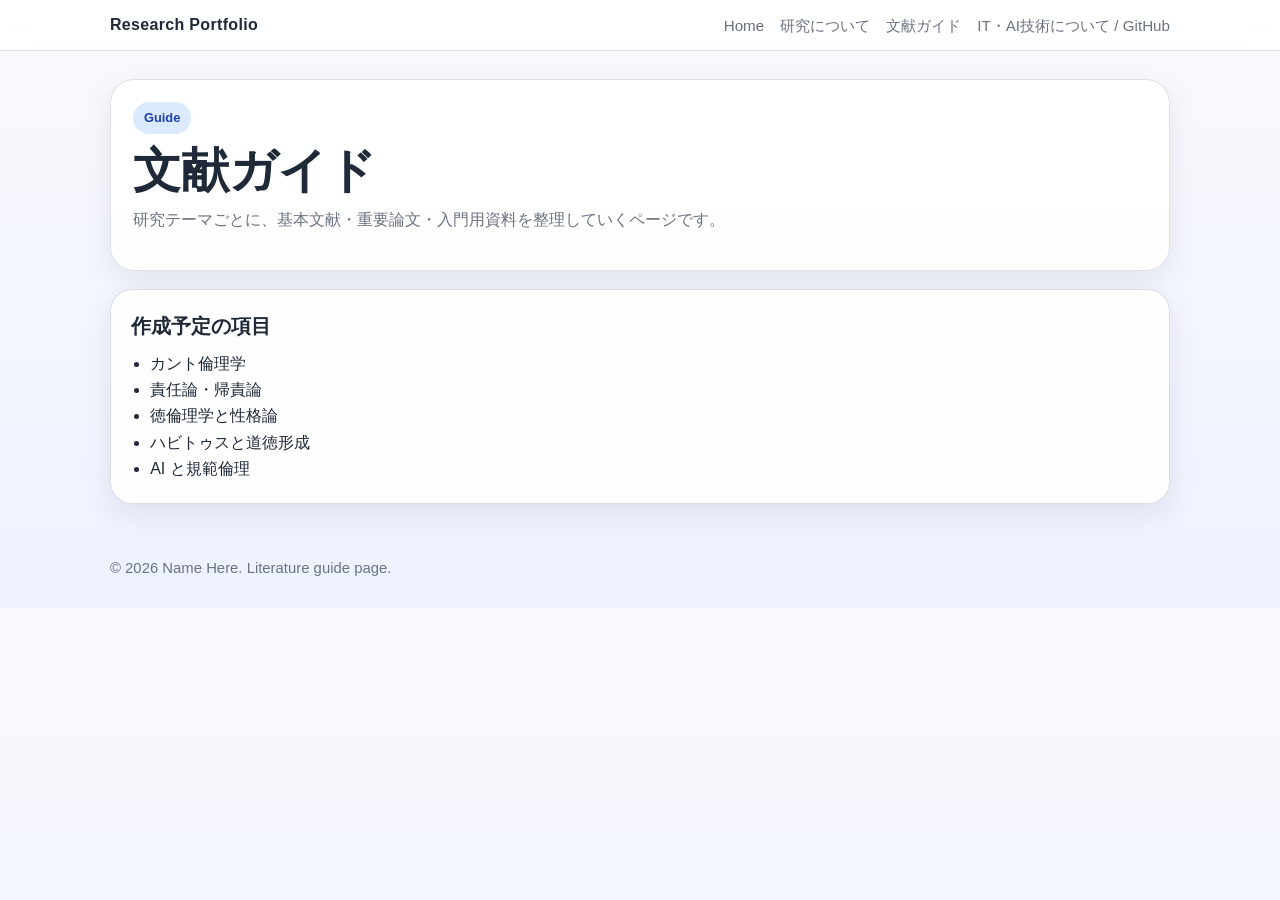
==== guide.html @ f8598f72 "Update guide.html" ====
<!DOCTYPE html>
<html lang="ja">
<head>
  <meta charset="UTF-8" />
  <meta name="viewport" content="width=device-width, initial-scale=1.0" />
  <title>文献ガイド | Research Portfolio</title>
  <meta name="description" content="研究分野ごとの文献ガイドをまとめたページです。" />
  <link rel="stylesheet" href="styles.css" />
</head>
<body>
  <header>
    <div class="nav">
      <a class="brand" href="index.html">Research Portfolio</a>
      <nav class="nav-links">
        <a href="index.html">Home</a>
        <a href="research.html">研究について</a>
        <a href="guide.html">文献ガイド</a>
        <a href="it.html">IT・AI技術について / GitHub</a>
      </nav>
    </div>
  </header>

  <main>
    <section class="page-hero page-hero-main compact-hero">
      <span class="eyebrow">Guide</span>
      <h1>文献ガイド</h1>
      <p class="lead">
        研究テーマごとに、基本文献・重要論文・入門用資料を整理していくページです。
      </p>
    </section>

    <section class="grid">
      <article class="card">
        <h2 class="section-title">作成予定の項目</h2>
        <ul class="list">
          <li>カント倫理学</li>
          <li>責任論・帰責論</li>
          <li>徳倫理学と性格論</li>
          <li>ハビトゥスと道徳形成</li>
          <li>AI と規範倫理</li>
        </ul>
      </article>
    </section>
  </main>

  <footer>
    © 2026 Name Here. Literature guide page.
  </footer>
</body>
</html>
---- styles.css ----
:root {
  --bg: #f7f8fb;
  --surface: #ffffff;
  --text: #1f2937;
  --muted: #6b7280;
  --line: #d1d5db;
  --accent: #1d4ed8;
  --accent-soft: #dbeafe;
  --shadow: 0 10px 30px rgba(15, 23, 42, 0.08);
}

* {
  box-sizing: border-box;
}

html {
  scroll-behavior: smooth;
}

body {
  margin: 0;
  font-family: -apple-system, BlinkMacSystemFont, "Segoe UI", Roboto, "Hiragino Sans", "Noto Sans JP", sans-serif;
  color: var(--text);
  background: linear-gradient(180deg, #f8fafc 0%, #eef2ff 100%);
  line-height: 1.65;
}

a {
  color: var(--accent);
  text-decoration: none;
}

a:hover {
  text-decoration: underline;
}

header {
  position: sticky;
  top: 0;
  backdrop-filter: blur(10px);
  background: rgba(255, 255, 255, 0.85);
  border-bottom: 1px solid rgba(209, 213, 219, 0.8);
  z-index: 10;
}

.nav {
  max-width: 1100px;
  margin: 0 auto;
  padding: 12px 20px;
  display: flex;
  justify-content: space-between;
  align-items: center;
  gap: 16px;
}

.brand {
  font-weight: 700;
  letter-spacing: 0.02em;
  color: var(--text);
}

.nav-links {
  display: flex;
  gap: 16px;
  flex-wrap: wrap;
}

.nav-links a {
  color: var(--muted);
  font-size: 0.95rem;
}

main {
  max-width: 1100px;
  margin: 0 auto;
  padding: 28px 20px 52px;
}

.hero {
  display: grid;
  grid-template-columns: 220px minmax(0, 1fr);
  gap: 28px;
  align-items: center;
  margin-bottom: 24px;
}

.hero-home {
  min-height: auto;
  padding: 8px 0 4px;
}

.photo-card {
  width: 100%;
  aspect-ratio: 1 / 1;
  border-radius: 28px;
  background: linear-gradient(135deg, #bfdbfe 0%, #c4b5fd 55%, #fbcfe8 100%);
  box-shadow: var(--shadow);
  border: 1px solid rgba(255, 255, 255, 0.6);
  overflow: hidden;
}

.profile-img {
  width: 100%;
  height: 100%;
  object-fit: cover;
  display: block;
}

.photo-placeholder {
  width: 76%;
  height: 76%;
  border-radius: 24px;
  border: 2px dashed rgba(255, 255, 255, 0.9);
  display: grid;
  place-items: center;
  color: white;
  text-align: center;
  padding: 18px;
  font-weight: 600;
}

.eyebrow {
  display: inline-block;
  padding: 5px 11px;
  background: var(--accent-soft);
  border-radius: 999px;
  color: #1e40af;
  font-size: 0.8rem;
  font-weight: 700;
  margin-bottom: 10px;
}

.eyebrow.subdued {
  background: #eef2ff;
  color: #475569;
}

h1 {
  font-size: clamp(2rem, 4vw, 3rem);
  line-height: 1.12;
  margin: 0 0 10px;
}

.lead {
  font-size: 1rem;
  color: var(--muted);
  margin: 0 0 14px;
  max-width: 720px;
}

.meta {
  display: flex;
  flex-wrap: wrap;
  gap: 10px;
  margin: 14px 0 0;
}

.meta-item {
  background: rgba(255, 255, 255, 0.8);
  border: 1px solid var(--line);
  border-radius: 14px;
  padding: 8px 12px;
  box-shadow: var(--shadow);
  font-size: 0.93rem;
}

.grid {
  display: grid;
  grid-template-columns: repeat(12, 1fr);
  gap: 16px;
}

.card {
  grid-column: span 12;
  background: rgba(255, 255, 255, 0.9);
  border: 1px solid rgba(209, 213, 219, 0.8);
  border-radius: 22px;
  padding: 20px;
  box-shadow: var(--shadow);
}

.card h2,
.card h3 {
  margin-top: 0;
}

.two-col {
  grid-column: span 6;
}

.three-col {
  grid-column: span 4;
}

.section-title {
  font-size: 1.25rem;
  margin-bottom: 8px;
}

.section-kicker {
  display: inline-block;
  margin-bottom: 8px;
  font-size: 0.76rem;
  font-weight: 700;
  color: #64748b;
  text-transform: uppercase;
  letter-spacing: 0.08em;
}

.list {
  margin: 0;
  padding-left: 1.2rem;
}

.timeline {
  display: grid;
  gap: 12px;
}

.timeline-item {
  padding-left: 14px;
  border-left: 3px solid #bfdbfe;
}

.compact-timeline {
  gap: 10px;
}

.cta-row {
  display: flex;
  gap: 10px;
  flex-wrap: wrap;
  margin-top: 14px;
}

.cta-row.compact {
  margin-top: 12px;
}

.button {
  display: inline-block;
  padding: 10px 14px;
  border-radius: 12px;
  background: var(--accent);
  color: white;
  font-weight: 600;
  border: 1px solid transparent;
}

.button.secondary {
  background: white;
  color: var(--accent);
  border: 1px solid var(--line);
}

.button:hover {
  text-decoration: none;
  opacity: 0.95;
}

footer {
  max-width: 1100px;
  margin: 0 auto;
  padding: 0 20px 28px;
  color: var(--muted);
  font-size: 0.93rem;
}

.tag-row {
  display: flex;
  flex-wrap: wrap;
  gap: 8px;
}

.tag {
  display: inline-block;
  background: #eff6ff;
  color: #1e40af;
  border-radius: 999px;
  padding: 5px 9px;
  font-size: 0.83rem;
}

.muted-tag {
  background: #f1f5f9;
  color: #475569;
}

.note {
  font-size: 0.9rem;
  color: var(--muted);
  margin: 0;
}

.project {
  padding: 14px 0;
  border-top: 1px solid #e5e7eb;
}

.project:first-child {
  border-top: none;
  padding-top: 0;
}

.page-hero {
  margin-bottom: 18px;
  padding: 22px;
  border-radius: 24px;
  border: 1px solid rgba(209, 213, 219, 0.7);
  box-shadow: var(--shadow);
}

.page-hero-main {
  background: rgba(255, 255, 255, 0.88);
}

.page-hero-sub {
  background: rgba(248, 250, 252, 0.92);
  border-style: dashed;
}

.feature-card {
  position: relative;
  overflow: hidden;
}

.feature-main {
  background: linear-gradient(
    180deg,
    rgba(255, 255, 255, 0.96) 0%,
    rgba(239, 246, 255, 0.92) 100%
  );
}

.feature-sub {
  background: linear-gradient(
    180deg,
    rgba(255, 255, 255, 0.94) 0%,
    rgba(248, 250, 252, 0.96) 100%
  );
}

.sub-grid .sub-card {
  background: rgba(255, 255, 255, 0.82);
}

.subtle-card {
  border-style: dashed;
}

.intro-wide {
  margin-bottom: 18px;
}

.intro-wide p {
  max-width: 920px;
  margin: 0 0 10px;
}

.intro-wide p:last-child {
  margin-bottom: 0;
}

.page-guide-heading {
  margin: 2px 0 12px;
  padding: 0 2px;
}

.page-guide-heading .section-title {
  margin-bottom: 6px;
}

.home-guide-grid {
  margin-bottom: 18px;
}

.home-guide-grid .card h3 {
  margin-bottom: 8px;
}

.home-guide-grid .card p {
  margin-bottom: 0;
}

.spacious-section {
  margin-bottom: 18px;
}

@media (max-width: 840px) {
  .hero {
    grid-template-columns: 1fr;
    gap: 20px;
  }

  .photo-card {
    max-width: 240px;
  }

  .two-col,
  .three-col {
    grid-column: span 12;
  }

  .nav {
    align-items: flex-start;
    flex-direction: column;
  }

  .page-hero {
    padding: 18px;
  }

  .hero-home {
    min-height: auto;
  }

  .intro-wide p {
    max-width: 100%;
  }

  main {
    padding: 24px 16px 42px;
  }
}
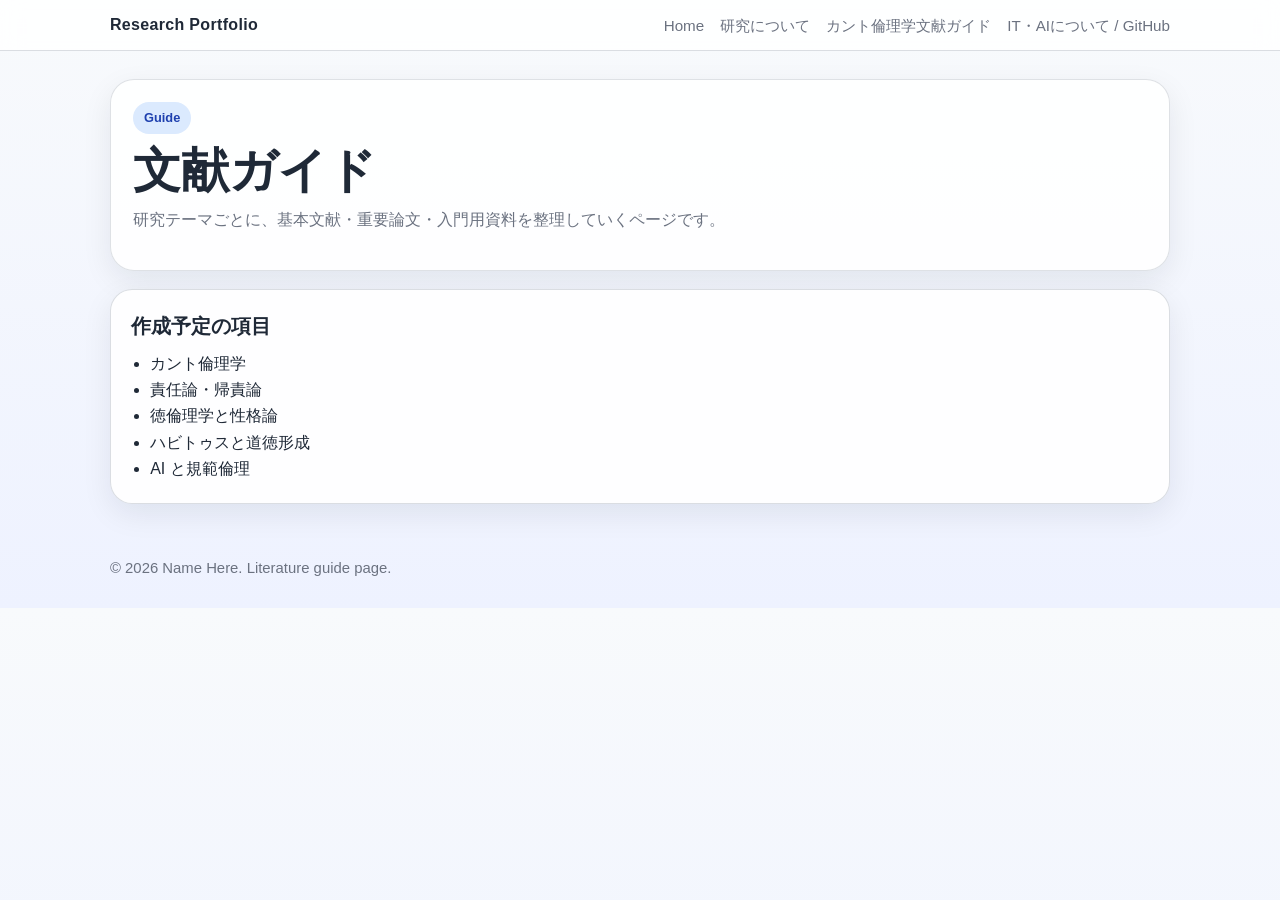
==== commit 147be505: "Update guide.html" ====
--- a/guide.html
+++ b/guide.html
@@ -14,8 +14,8 @@
       <nav class="nav-links">
         <a href="index.html">Home</a>
         <a href="research.html">研究について</a>
-        <a href="guide.html">文献ガイド</a>
-        <a href="it.html">IT・AI技術について / GitHub</a>
+        <a href="guide.html">カント倫理学文献ガイド</a>
+        <a href="it.html">IT・AIについて / GitHub</a>
       </nav>
     </div>
   </header>
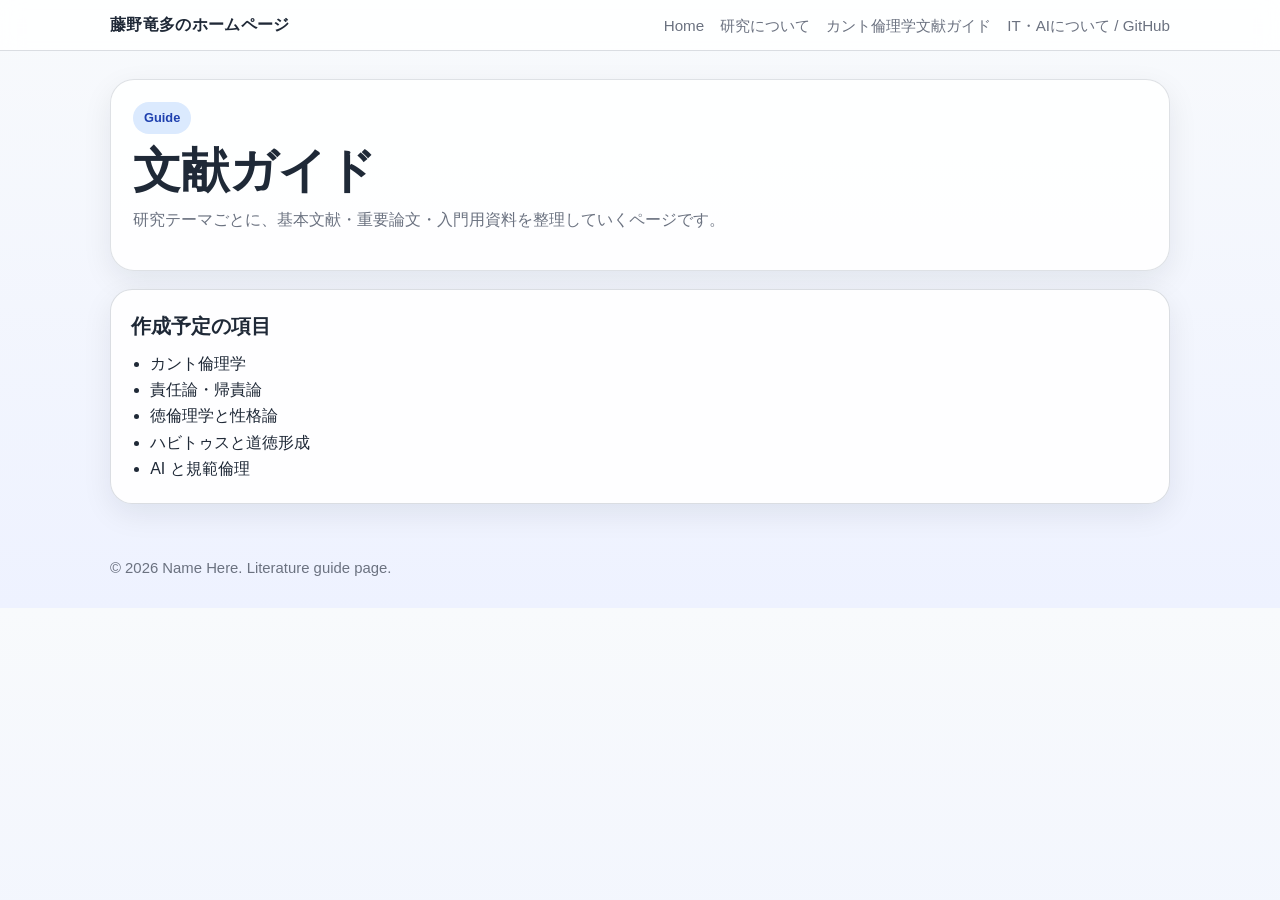
==== commit 883b85c8: "Update guide.html" ====
--- a/guide.html
+++ b/guide.html
@@ -10,7 +10,7 @@
 <body>
   <header>
     <div class="nav">
-      <a class="brand" href="index.html">Research Portfolio</a>
+      <a class="brand" href="index.html">藤野竜多のホームページ</a>
       <nav class="nav-links">
         <a href="index.html">Home</a>
         <a href="research.html">研究について</a>
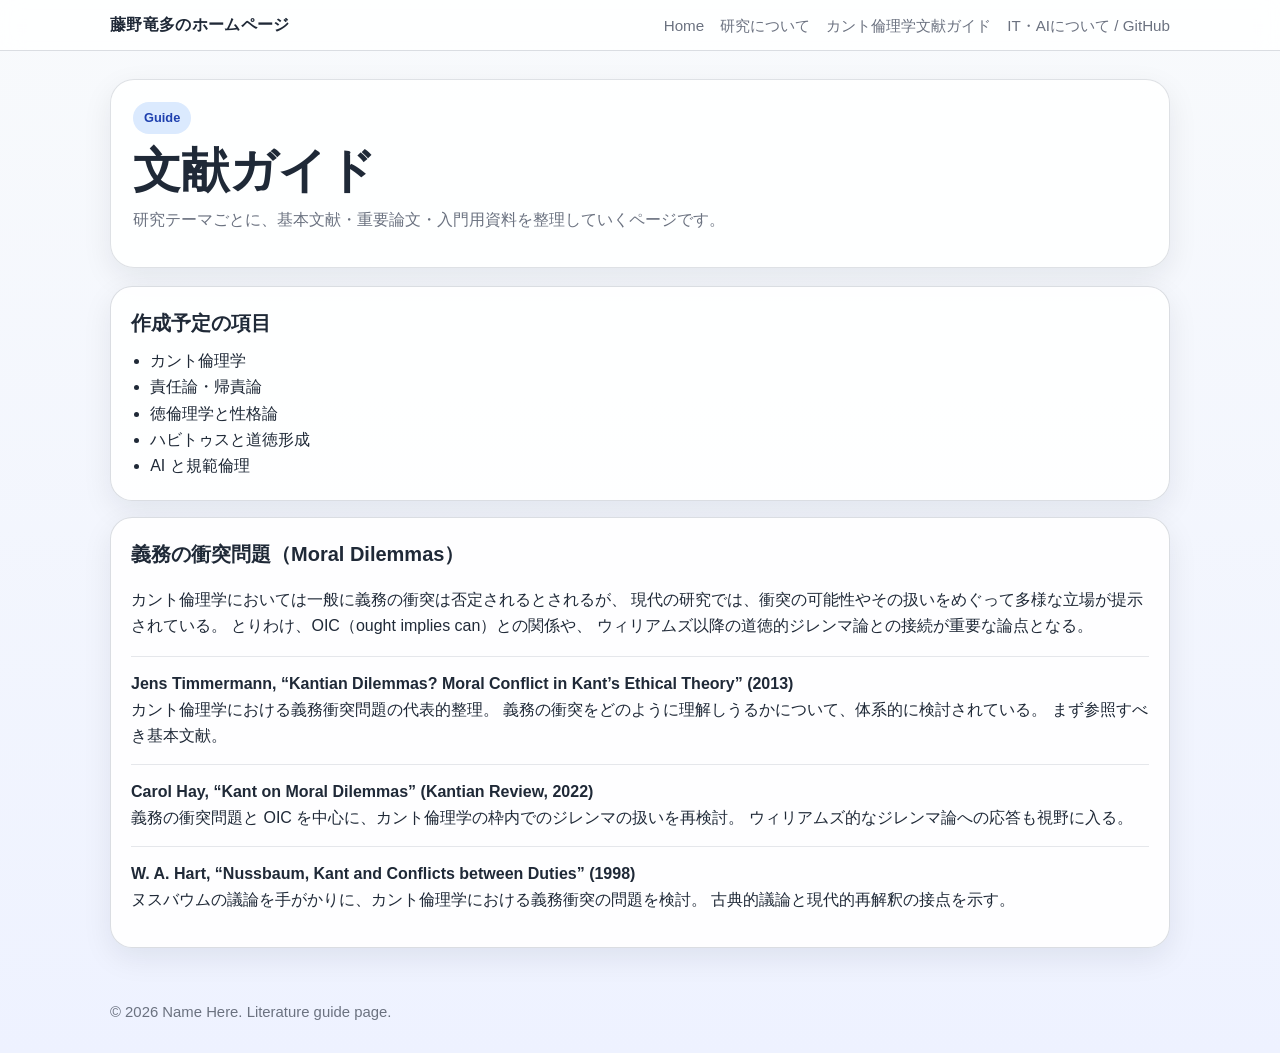
==== commit 7b3ff315: "Update guide.html" ====
--- a/guide.html
+++ b/guide.html
@@ -30,6 +30,7 @@
     </section>
 
     <section class="grid">
+
       <article class="card">
         <h2 class="section-title">作成予定の項目</h2>
         <ul class="list">
@@ -40,6 +41,38 @@
           <li>AI と規範倫理</li>
         </ul>
       </article>
+
+      <article class="card">
+        <h2 class="section-title">義務の衝突問題（Moral Dilemmas）</h2>
+
+        <p>
+          カント倫理学においては一般に義務の衝突は否定されるとされるが、
+          現代の研究では、衝突の可能性やその扱いをめぐって多様な立場が提示されている。
+          とりわけ、OIC（ought implies can）との関係や、
+          ウィリアムズ以降の道徳的ジレンマ論との接続が重要な論点となる。
+        </p>
+
+        <div class="project">
+          <strong>Jens Timmermann, “Kantian Dilemmas? Moral Conflict in Kant’s Ethical Theory” (2013)</strong><br />
+          カント倫理学における義務衝突問題の代表的整理。
+          義務の衝突をどのように理解しうるかについて、体系的に検討されている。
+          まず参照すべき基本文献。
+        </div>
+
+        <div class="project">
+          <strong>Carol Hay, “Kant on Moral Dilemmas” (Kantian Review, 2022)</strong><br />
+          義務の衝突問題と OIC を中心に、カント倫理学の枠内でのジレンマの扱いを再検討。
+          ウィリアムズ的なジレンマ論への応答も視野に入る。
+        </div>
+
+        <div class="project">
+          <strong>W. A. Hart, “Nussbaum, Kant and Conflicts between Duties” (1998)</strong><br />
+          ヌスバウムの議論を手がかりに、カント倫理学における義務衝突の問題を検討。
+          古典的議論と現代的再解釈の接点を示す。
+        </div>
+
+      </article>
+
     </section>
   </main>
 
--- a/styles.css
+++ b/styles.css
@@ -103,7 +103,6 @@
   width: 100%;
   height: 100%;
   object-fit: cover;
-  display: block;
 }
 
 .photo-placeholder {
@@ -422,3 +421,38 @@
     padding: 24px 16px 42px;
   }
 }
+
+.compact-hero {
+  padding-bottom: 1.2rem;
+}
+
+.research-layout {
+  display: grid;
+  grid-template-columns: 1fr 1fr;
+  gap: 1.2rem;
+  margin-top: 1rem;
+}
+
+.full-width {
+  grid-column: 1 / -1;
+}
+
+@media (max-width: 768px) {
+  .research-layout {
+    grid-template-columns: 1fr;
+  }
+
+  .full-width {
+    grid-column: auto;
+  }
+}
+
+.publication-list {
+  margin-top: 0.5rem;
+  padding-left: 1rem;
+}
+
+.publication-list li {
+  margin-bottom: 0.6rem;
+  line-height: 1.5;
+}
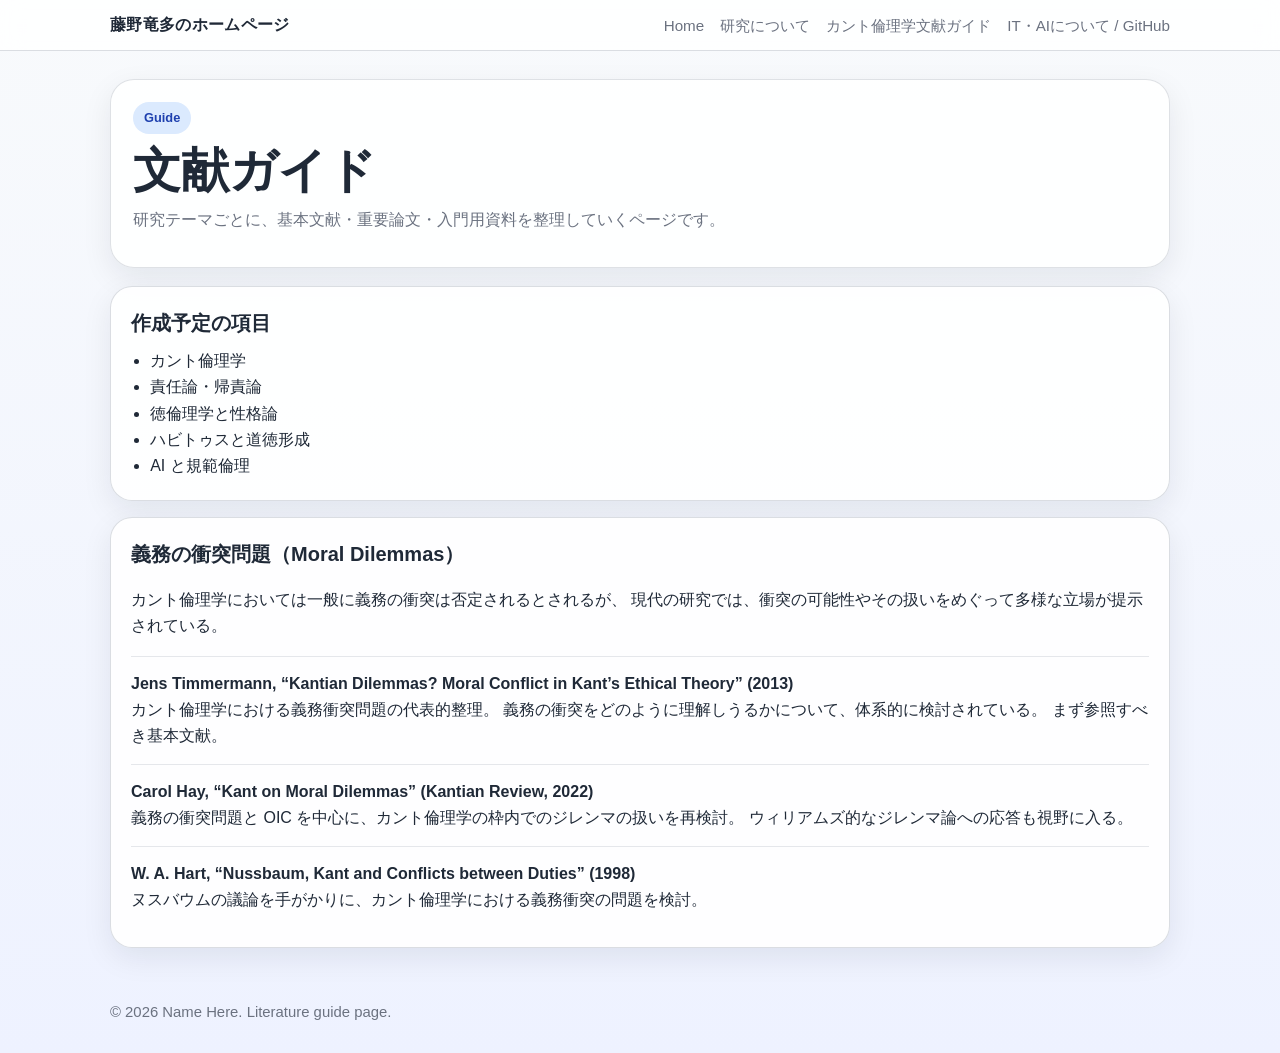
==== commit d7eeb430: "Update guide.html" ====
--- a/guide.html
+++ b/guide.html
@@ -48,8 +48,6 @@
         <p>
           カント倫理学においては一般に義務の衝突は否定されるとされるが、
           現代の研究では、衝突の可能性やその扱いをめぐって多様な立場が提示されている。
-          とりわけ、OIC（ought implies can）との関係や、
-          ウィリアムズ以降の道徳的ジレンマ論との接続が重要な論点となる。
         </p>
 
         <div class="project">
@@ -68,7 +66,6 @@
         <div class="project">
           <strong>W. A. Hart, “Nussbaum, Kant and Conflicts between Duties” (1998)</strong><br />
           ヌスバウムの議論を手がかりに、カント倫理学における義務衝突の問題を検討。
-          古典的議論と現代的再解釈の接点を示す。
         </div>
 
       </article>
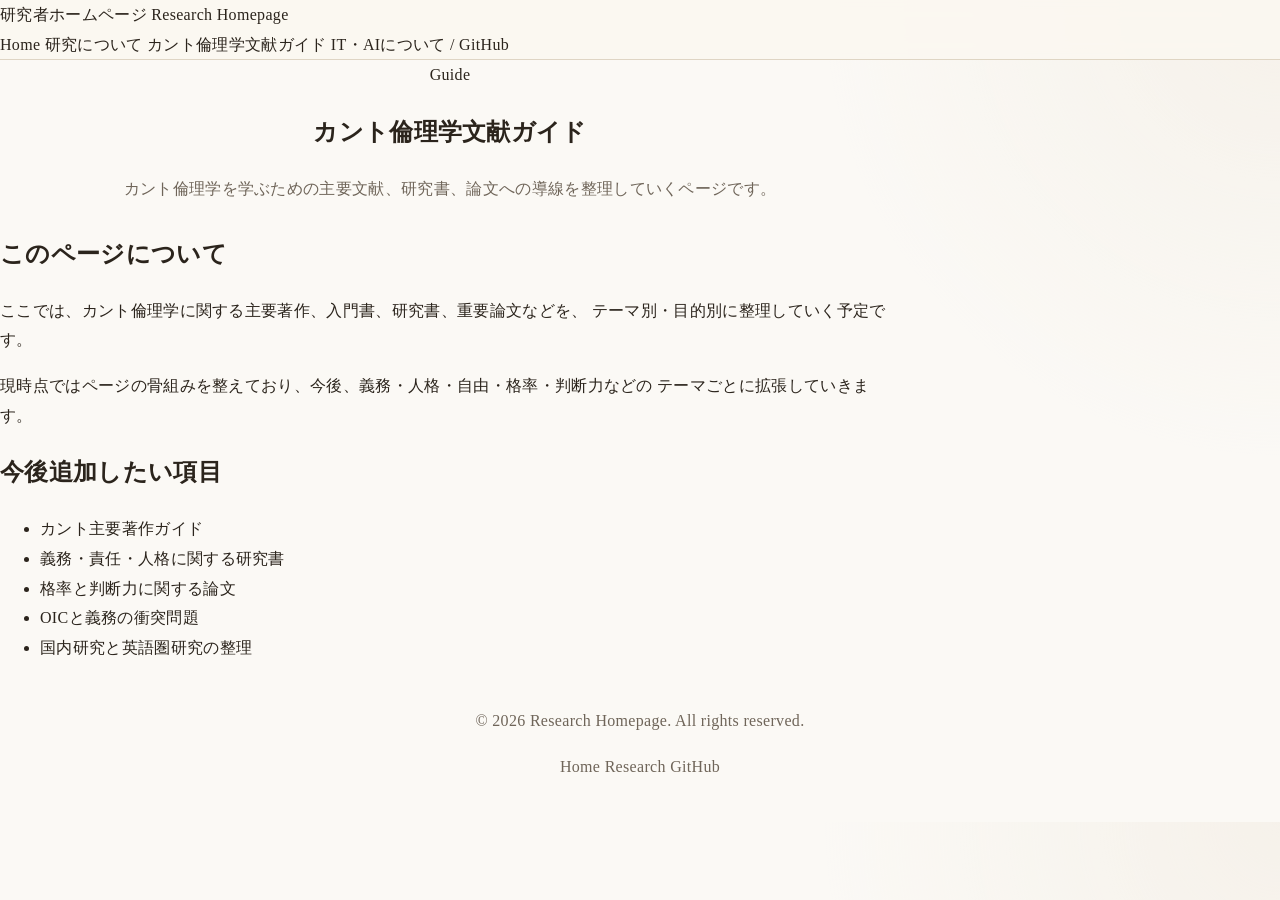
==== commit 4ad1cba4: "Update guide.html" ====
--- a/guide.html
+++ b/guide.html
@@ -3,78 +3,69 @@
 <head>
   <meta charset="UTF-8" />
   <meta name="viewport" content="width=device-width, initial-scale=1.0" />
-  <title>文献ガイド | Research Portfolio</title>
-  <meta name="description" content="研究分野ごとの文献ガイドをまとめたページです。" />
+  <title>カント倫理学文献ガイド | 研究者ホームページ</title>
+  <meta name="description" content="カント倫理学の文献案内・読書ガイドをまとめたページです。" />
   <link rel="stylesheet" href="styles.css" />
 </head>
 <body>
-  <header>
+  <header class="site-header">
     <div class="nav">
-      <a class="brand" href="index.html">藤野竜多のホームページ</a>
+      <a class="brand" href="index.html">
+        <span class="brand-ja">研究者ホームページ</span>
+        <span class="brand-en">Research Homepage</span>
+      </a>
+
       <nav class="nav-links">
         <a href="index.html">Home</a>
         <a href="research.html">研究について</a>
-        <a href="guide.html">カント倫理学文献ガイド</a>
+        <a href="guide.html" class="active">カント倫理学文献ガイド</a>
         <a href="it.html">IT・AIについて / GitHub</a>
       </nav>
     </div>
   </header>
 
-  <main>
-    <section class="page-hero page-hero-main compact-hero">
-      <span class="eyebrow">Guide</span>
-      <h1>文献ガイド</h1>
-      <p class="lead">
-        研究テーマごとに、基本文献・重要論文・入門用資料を整理していくページです。
+  <main class="page-wrap page-narrow">
+    <section class="page-hero">
+      <p class="eyebrow">Guide</p>
+      <h1>カント倫理学文献ガイド</h1>
+      <p class="page-intro">
+        カント倫理学を学ぶための主要文献、研究書、論文への導線を整理していくページです。
       </p>
     </section>
 
-    <section class="grid">
+    <section class="content-section">
+      <h2>このページについて</h2>
+      <p>
+        ここでは、カント倫理学に関する主要著作、入門書、研究書、重要論文などを、
+        テーマ別・目的別に整理していく予定です。
+      </p>
+      <p>
+        現時点ではページの骨組みを整えており、今後、義務・人格・自由・格率・判断力などの
+        テーマごとに拡張していきます。
+      </p>
+    </section>
 
-      <article class="card">
-        <h2 class="section-title">作成予定の項目</h2>
-        <ul class="list">
-          <li>カント倫理学</li>
-          <li>責任論・帰責論</li>
-          <li>徳倫理学と性格論</li>
-          <li>ハビトゥスと道徳形成</li>
-          <li>AI と規範倫理</li>
-        </ul>
-      </article>
-
-      <article class="card">
-        <h2 class="section-title">義務の衝突問題（Moral Dilemmas）</h2>
-
-        <p>
-          カント倫理学においては一般に義務の衝突は否定されるとされるが、
-          現代の研究では、衝突の可能性やその扱いをめぐって多様な立場が提示されている。
-        </p>
-
-        <div class="project">
-          <strong>Jens Timmermann, “Kantian Dilemmas? Moral Conflict in Kant’s Ethical Theory” (2013)</strong><br />
-          カント倫理学における義務衝突問題の代表的整理。
-          義務の衝突をどのように理解しうるかについて、体系的に検討されている。
-          まず参照すべき基本文献。
-        </div>
-
-        <div class="project">
-          <strong>Carol Hay, “Kant on Moral Dilemmas” (Kantian Review, 2022)</strong><br />
-          義務の衝突問題と OIC を中心に、カント倫理学の枠内でのジレンマの扱いを再検討。
-          ウィリアムズ的なジレンマ論への応答も視野に入る。
-        </div>
-
-        <div class="project">
-          <strong>W. A. Hart, “Nussbaum, Kant and Conflicts between Duties” (1998)</strong><br />
-          ヌスバウムの議論を手がかりに、カント倫理学における義務衝突の問題を検討。
-        </div>
-
-      </article>
-
+    <section class="content-section">
+      <h2>今後追加したい項目</h2>
+      <ul class="bullet-list">
+        <li>カント主要著作ガイド</li>
+        <li>義務・責任・人格に関する研究書</li>
+        <li>格率と判断力に関する論文</li>
+        <li>OICと義務の衝突問題</li>
+        <li>国内研究と英語圏研究の整理</li>
+      </ul>
     </section>
   </main>
 
-  <footer>
-    © 2026 Name Here. Literature guide page.
+  <footer class="site-footer">
+    <div class="footer-inner">
+      <p>© 2026 Research Homepage. All rights reserved.</p>
+      <div class="footer-links">
+        <a href="index.html">Home</a>
+        <a href="research.html">Research</a>
+        <a href="it.html">GitHub</a>
+      </div>
+    </div>
   </footer>
 </body>
 </html>
--- a/styles.css
+++ b/styles.css
@@ -1,12 +1,21 @@
+@charset "UTF-8";
+
+/* =========================
+   Base
+========================= */
 :root {
-  --bg: #f7f8fb;
-  --surface: #ffffff;
-  --text: #1f2937;
-  --muted: #6b7280;
-  --line: #d1d5db;
-  --accent: #1d4ed8;
-  --accent-soft: #dbeafe;
-  --shadow: 0 10px 30px rgba(15, 23, 42, 0.08);
+  --bg: #f7f4ed;
+  --bg-soft: #fbfaf6;
+  --paper: #fffdf8;
+  --line: #d9cfbf;
+  --line-strong: #bca98c;
+  --text: #2b241c;
+  --muted: #6f6559;
+  --accent: #8d7553;
+  --accent-soft: #e9dfd0;
+  --shadow: 0 10px 30px rgba(70, 52, 28, 0.06);
+  --max-width: 1180px;
+  --narrow-width: 900px;
 }
 
 * {
@@ -19,440 +28,479 @@
 
 body {
   margin: 0;
-  font-family: -apple-system, BlinkMacSystemFont, "Segoe UI", Roboto, "Hiragino Sans", "Noto Sans JP", sans-serif;
   color: var(--text);
-  background: linear-gradient(180deg, #f8fafc 0%, #eef2ff 100%);
-  line-height: 1.65;
+  background:
+    linear-gradient(to bottom, rgba(255,255,255,0.45), rgba(255,255,255,0.45)),
+    radial-gradient(circle at top right, rgba(231, 219, 201, 0.55), transparent 30%),
+    var(--bg);
+  font-family:
+    "Hiragino Mincho ProN",
+    "Yu Mincho",
+    "YuMincho",
+    "Noto Serif JP",
+    "Times New Roman",
+    serif;
+  line-height: 1.85;
+  letter-spacing: 0.02em;
+}
+
+img {
+  max-width: 100%;
+  display: block;
 }
 
 a {
-  color: var(--accent);
+  color: inherit;
   text-decoration: none;
 }
 
-a:hover {
-  text-decoration: underline;
-}
-
-header {
+p {
+  margin: 0 0 1rem;
+}
+
+/* =========================
+   Header
+========================= */
+.site-header {
   position: sticky;
   top: 0;
+  z-index: 100;
+  background: rgba(251, 248, 241, 0.88);
   backdrop-filter: blur(10px);
-  background: rgba(255, 255, 255, 0.85);
-  border-bottom: 1px solid rgba(209, 213, 219, 0.8);
-  z-index: 10;
-}
-
-.nav {
-  max-width: 1100px;
+  border-bottom: 1px solid rgba(188, 169, 140, 0.45);
+}
+
+.header-inner {
+  max-width: var(--max-width);
   margin: 0 auto;
-  padding: 12px 20px;
+  padding: 18px 24px;
   display: flex;
   justify-content: space-between;
   align-items: center;
-  gap: 16px;
-}
-
-.brand {
+  gap: 28px;
+}
+
+.site-brand {
+  display: inline-flex;
+  flex-direction: column;
+  gap: 2px;
+  min-width: 200px;
+}
+
+.site-brand-main {
+  font-size: 1.25rem;
   font-weight: 700;
-  letter-spacing: 0.02em;
+  letter-spacing: 0.06em;
+}
+
+.site-brand-sub {
+  font-size: 0.78rem;
+  color: var(--muted);
+  letter-spacing: 0.08em;
+}
+
+.site-nav {
+  display: flex;
+  flex-wrap: wrap;
+  justify-content: flex-end;
+  gap: 22px;
+}
+
+.site-nav a {
+  position: relative;
+  font-size: 0.98rem;
   color: var(--text);
-}
-
-.nav-links {
+  padding-bottom: 4px;
+}
+
+.site-nav a::after {
+  content: "";
+  position: absolute;
+  left: 0;
+  bottom: -1px;
+  width: 100%;
+  height: 1px;
+  background: var(--line-strong);
+  transform: scaleX(0);
+  transform-origin: center;
+  transition: transform 0.22s ease;
+}
+
+.site-nav a:hover::after,
+.site-nav a.active::after {
+  transform: scaleX(1);
+}
+
+/* =========================
+   Layout
+========================= */
+.page-shell {
+  max-width: var(--max-width);
+  margin: 0 auto;
+  padding: 44px 24px 80px;
+}
+
+.page-narrow {
+  max-width: var(--narrow-width);
+}
+
+.page-hero {
+  text-align: center;
+  margin-bottom: 28px;
+}
+
+.page-title {
+  margin: 0;
+  font-size: clamp(2rem, 4vw, 3.2rem);
+  line-height: 1.25;
+  letter-spacing: 0.06em;
+}
+
+.page-intro {
+  max-width: 760px;
+  margin: 0 auto;
+  color: var(--muted);
+}
+
+/* =========================
+   Hero
+========================= */
+.hero-panel {
+  position: relative;
+  display: grid;
+  grid-template-columns: 300px 1fr;
+  gap: 42px;
+  align-items: center;
+  background:
+    linear-gradient(to right, rgba(255,253,248,0.92), rgba(255,250,242,0.94)),
+    url("data:image/svg+xml,%3Csvg xmlns='http://www.w3.org/2000/svg' width='240' height='240' viewBox='0 0 240 240'%3E%3Cg fill='none' stroke='%23d8cbb8' stroke-width='1'%3E%3Cpath d='M20 120h200'/%3E%3Cpath d='M120 20v200'/%3E%3Ccircle cx='120' cy='120' r='86'/%3E%3C/g%3E%3C/svg%3E");
+  background-position: right -50px center;
+  background-repeat: no-repeat;
+  border: 1px solid var(--line);
+  border-radius: 28px;
+  padding: 38px;
+  box-shadow: var(--shadow);
+  margin-bottom: 30px;
+}
+
+.hero-panel::before {
+  content: "";
+  position: absolute;
+  inset: 14px;
+  border: 1px solid rgba(188, 169, 140, 0.28);
+  border-radius: 20px;
+  pointer-events: none;
+}
+
+.hero-profile {
   display: flex;
-  gap: 16px;
-  flex-wrap: wrap;
-}
-
-.nav-links a {
-  color: var(--muted);
-  font-size: 0.95rem;
-}
-
-main {
-  max-width: 1100px;
-  margin: 0 auto;
-  padding: 28px 20px 52px;
-}
-
-.hero {
-  display: grid;
-  grid-template-columns: 220px minmax(0, 1fr);
-  gap: 28px;
-  align-items: center;
-  margin-bottom: 24px;
-}
-
-.hero-home {
-  min-height: auto;
-  padding: 8px 0 4px;
-}
-
-.photo-card {
-  width: 100%;
+  justify-content: center;
+}
+
+.profile-frame {
+  width: 240px;
   aspect-ratio: 1 / 1;
-  border-radius: 28px;
-  background: linear-gradient(135deg, #bfdbfe 0%, #c4b5fd 55%, #fbcfe8 100%);
-  box-shadow: var(--shadow);
-  border: 1px solid rgba(255, 255, 255, 0.6);
-  overflow: hidden;
+  border-radius: 50%;
+  padding: 8px;
+  background: linear-gradient(145deg, #f9f4eb, #efe4d2);
+  box-shadow: inset 0 0 0 1px rgba(188, 169, 140, 0.45);
 }
 
 .profile-img {
   width: 100%;
   height: 100%;
   object-fit: cover;
-}
-
-.photo-placeholder {
-  width: 76%;
-  height: 76%;
-  border-radius: 24px;
-  border: 2px dashed rgba(255, 255, 255, 0.9);
-  display: grid;
-  place-items: center;
-  color: white;
+  border-radius: 50%;
+  border: 4px solid rgba(255, 252, 247, 0.9);
+}
+
+.hero-kicker {
+  margin: 0 0 8px;
+  color: var(--accent);
+  font-size: 0.88rem;
+  letter-spacing: 0.14em;
+  text-transform: uppercase;
+}
+
+.hero-title {
+  margin: 0;
+  font-size: clamp(2rem, 4vw, 3.4rem);
+  line-height: 1.3;
+  letter-spacing: 0.06em;
+}
+
+.crest-divider {
+  display: flex;
+  align-items: center;
+  gap: 14px;
+  margin: 20px 0 22px;
+}
+
+.crest-divider.narrow {
+  max-width: 420px;
+  margin: 20px auto 22px;
+}
+
+.crest-divider span {
+  display: block;
+}
+
+.crest-divider span:first-child,
+.crest-divider span:last-child {
+  flex: 1;
+  height: 1px;
+  background: linear-gradient(to right, transparent, var(--line-strong), transparent);
+}
+
+.crest-mark {
+  color: var(--accent);
+  font-size: 0.95rem;
+}
+
+.hero-lead {
+  max-width: 760px;
+  color: #43372c;
+  font-size: 1.02rem;
+}
+
+.hero-meta {
+  margin-top: 24px;
+  border-top: 1px solid rgba(188, 169, 140, 0.5);
+  padding-top: 16px;
+  display: grid;
+  gap: 10px;
+}
+
+.meta-row {
+  display: grid;
+  grid-template-columns: 110px 1fr;
+  gap: 14px;
+}
+
+.meta-label {
+  color: var(--muted);
+}
+
+.meta-value {
+  color: var(--text);
+}
+
+/* =========================
+   Cards / Sections
+========================= */
+.card-grid {
+  display: grid;
+  gap: 24px;
+  margin-top: 24px;
+}
+
+.card-grid-two {
+  grid-template-columns: repeat(2, minmax(0, 1fr));
+}
+
+.feature-card,
+.content-card {
+  background: linear-gradient(to bottom, rgba(255,253,249,0.96), rgba(252,248,240,0.96));
+  border: 1px solid var(--line);
+  border-radius: 22px;
+  padding: 28px 26px;
+  box-shadow: var(--shadow);
+}
+
+.section-title {
+  position: relative;
+  margin: 0 0 18px;
+  padding-bottom: 10px;
+  font-size: 1.55rem;
+  letter-spacing: 0.05em;
+}
+
+.section-title::after {
+  content: "";
+  position: absolute;
+  left: 0;
+  bottom: 0;
+  width: 88px;
+  height: 1px;
+  background: linear-gradient(to right, var(--line-strong), transparent);
+}
+
+.text-link {
+  display: inline-block;
+  margin-top: 10px;
+  color: var(--accent);
+  border-bottom: 1px solid rgba(141, 117, 83, 0.5);
+}
+
+.text-link:hover {
+  opacity: 0.8;
+}
+
+/* =========================
+   Lists
+========================= */
+.activity-list,
+.plain-list,
+.publication-list {
+  margin: 0;
+  padding: 0;
+  list-style: none;
+}
+
+.activity-list li {
+  display: grid;
+  grid-template-columns: 72px 1fr;
+  gap: 14px;
+  padding: 10px 0;
+  border-bottom: 1px solid rgba(188, 169, 140, 0.28);
+}
+
+.activity-list li:last-child {
+  border-bottom: none;
+}
+
+.activity-date {
+  color: var(--accent);
+  font-size: 0.95rem;
+}
+
+.activity-text {
+  color: var(--text);
+}
+
+.theme-grid {
+  display: grid;
+  grid-template-columns: repeat(2, minmax(0, 1fr));
+  gap: 18px;
+}
+
+.theme-item {
+  background: rgba(255, 252, 246, 0.68);
+  border: 1px solid rgba(188, 169, 140, 0.3);
+  border-radius: 16px;
+  padding: 18px;
+}
+
+.theme-item h3 {
+  margin: 0 0 8px;
+  font-size: 1.08rem;
+  color: #3d2f21;
+}
+
+.theme-item p {
+  margin: 0;
+  color: var(--muted);
+  font-size: 0.96rem;
+}
+
+.publication-list li {
+  display: grid;
+  grid-template-columns: 74px 1fr;
+  gap: 16px;
+  padding: 14px 0;
+  border-bottom: 1px solid rgba(188, 169, 140, 0.28);
+}
+
+.publication-list li:last-child {
+  border-bottom: none;
+}
+
+.pub-year {
+  color: var(--accent);
+  font-size: 0.95rem;
+  padding-top: 2px;
+}
+
+.pub-body {
+  color: var(--text);
+}
+
+.plain-list li {
+  position: relative;
+  padding-left: 1.2em;
+  margin-bottom: 10px;
+}
+
+.plain-list li::before {
+  content: "・";
+  position: absolute;
+  left: 0;
+  color: var(--accent);
+}
+
+/* =========================
+   Footer
+========================= */
+.site-footer {
+  padding: 28px 24px 40px;
   text-align: center;
-  padding: 18px;
-  font-weight: 600;
-}
-
-.eyebrow {
-  display: inline-block;
-  padding: 5px 11px;
-  background: var(--accent-soft);
-  border-radius: 999px;
-  color: #1e40af;
-  font-size: 0.8rem;
-  font-weight: 700;
-  margin-bottom: 10px;
-}
-
-.eyebrow.subdued {
-  background: #eef2ff;
-  color: #475569;
-}
-
-h1 {
-  font-size: clamp(2rem, 4vw, 3rem);
-  line-height: 1.12;
-  margin: 0 0 10px;
-}
-
-.lead {
-  font-size: 1rem;
   color: var(--muted);
-  margin: 0 0 14px;
-  max-width: 720px;
-}
-
-.meta {
-  display: flex;
-  flex-wrap: wrap;
-  gap: 10px;
-  margin: 14px 0 0;
-}
-
-.meta-item {
-  background: rgba(255, 255, 255, 0.8);
-  border: 1px solid var(--line);
-  border-radius: 14px;
-  padding: 8px 12px;
-  box-shadow: var(--shadow);
-  font-size: 0.93rem;
-}
-
-.grid {
-  display: grid;
-  grid-template-columns: repeat(12, 1fr);
-  gap: 16px;
-}
-
-.card {
-  grid-column: span 12;
-  background: rgba(255, 255, 255, 0.9);
-  border: 1px solid rgba(209, 213, 219, 0.8);
-  border-radius: 22px;
-  padding: 20px;
-  box-shadow: var(--shadow);
-}
-
-.card h2,
-.card h3 {
-  margin-top: 0;
-}
-
-.two-col {
-  grid-column: span 6;
-}
-
-.three-col {
-  grid-column: span 4;
-}
-
-.section-title {
-  font-size: 1.25rem;
+}
+
+.footer-crest {
   margin-bottom: 8px;
-}
-
-.section-kicker {
-  display: inline-block;
-  margin-bottom: 8px;
-  font-size: 0.76rem;
-  font-weight: 700;
-  color: #64748b;
-  text-transform: uppercase;
-  letter-spacing: 0.08em;
-}
-
-.list {
-  margin: 0;
-  padding-left: 1.2rem;
-}
-
-.timeline {
-  display: grid;
-  gap: 12px;
-}
-
-.timeline-item {
-  padding-left: 14px;
-  border-left: 3px solid #bfdbfe;
-}
-
-.compact-timeline {
-  gap: 10px;
-}
-
-.cta-row {
-  display: flex;
-  gap: 10px;
-  flex-wrap: wrap;
-  margin-top: 14px;
-}
-
-.cta-row.compact {
-  margin-top: 12px;
-}
-
-.button {
-  display: inline-block;
-  padding: 10px 14px;
-  border-radius: 12px;
-  background: var(--accent);
-  color: white;
-  font-weight: 600;
-  border: 1px solid transparent;
-}
-
-.button.secondary {
-  background: white;
-  color: var(--accent);
-  border: 1px solid var(--line);
-}
-
-.button:hover {
-  text-decoration: none;
-  opacity: 0.95;
-}
-
-footer {
-  max-width: 1100px;
-  margin: 0 auto;
-  padding: 0 20px 28px;
-  color: var(--muted);
-  font-size: 0.93rem;
-}
-
-.tag-row {
-  display: flex;
-  flex-wrap: wrap;
-  gap: 8px;
-}
-
-.tag {
-  display: inline-block;
-  background: #eff6ff;
-  color: #1e40af;
-  border-radius: 999px;
-  padding: 5px 9px;
-  font-size: 0.83rem;
-}
-
-.muted-tag {
-  background: #f1f5f9;
-  color: #475569;
-}
-
-.note {
-  font-size: 0.9rem;
-  color: var(--muted);
-  margin: 0;
-}
-
-.project {
-  padding: 14px 0;
-  border-top: 1px solid #e5e7eb;
-}
-
-.project:first-child {
-  border-top: none;
-  padding-top: 0;
-}
-
-.page-hero {
-  margin-bottom: 18px;
-  padding: 22px;
-  border-radius: 24px;
-  border: 1px solid rgba(209, 213, 219, 0.7);
-  box-shadow: var(--shadow);
-}
-
-.page-hero-main {
-  background: rgba(255, 255, 255, 0.88);
-}
-
-.page-hero-sub {
-  background: rgba(248, 250, 252, 0.92);
-  border-style: dashed;
-}
-
-.feature-card {
-  position: relative;
-  overflow: hidden;
-}
-
-.feature-main {
-  background: linear-gradient(
-    180deg,
-    rgba(255, 255, 255, 0.96) 0%,
-    rgba(239, 246, 255, 0.92) 100%
-  );
-}
-
-.feature-sub {
-  background: linear-gradient(
-    180deg,
-    rgba(255, 255, 255, 0.94) 0%,
-    rgba(248, 250, 252, 0.96) 100%
-  );
-}
-
-.sub-grid .sub-card {
-  background: rgba(255, 255, 255, 0.82);
-}
-
-.subtle-card {
-  border-style: dashed;
-}
-
-.intro-wide {
-  margin-bottom: 18px;
-}
-
-.intro-wide p {
-  max-width: 920px;
-  margin: 0 0 10px;
-}
-
-.intro-wide p:last-child {
-  margin-bottom: 0;
-}
-
-.page-guide-heading {
-  margin: 2px 0 12px;
-  padding: 0 2px;
-}
-
-.page-guide-heading .section-title {
-  margin-bottom: 6px;
-}
-
-.home-guide-grid {
-  margin-bottom: 18px;
-}
-
-.home-guide-grid .card h3 {
-  margin-bottom: 8px;
-}
-
-.home-guide-grid .card p {
-  margin-bottom: 0;
-}
-
-.spacious-section {
-  margin-bottom: 18px;
-}
-
-@media (max-width: 840px) {
-  .hero {
+  color: var(--accent);
+  font-size: 1.1rem;
+}
+
+/* =========================
+   Responsive
+========================= */
+@media (max-width: 980px) {
+  .hero-panel {
     grid-template-columns: 1fr;
-    gap: 20px;
-  }
-
-  .photo-card {
-    max-width: 240px;
-  }
-
-  .two-col,
-  .three-col {
-    grid-column: span 12;
-  }
-
-  .nav {
+    text-align: center;
+    padding: 30px 22px;
+  }
+
+  .hero-lead {
+    margin-left: auto;
+    margin-right: auto;
+  }
+
+  .meta-row {
+    grid-template-columns: 1fr;
+    gap: 4px;
+    text-align: left;
+  }
+
+  .card-grid-two {
+    grid-template-columns: 1fr;
+  }
+}
+
+@media (max-width: 760px) {
+  .header-inner {
+    flex-direction: column;
     align-items: flex-start;
-    flex-direction: column;
-  }
-
-  .page-hero {
-    padding: 18px;
-  }
-
-  .hero-home {
-    min-height: auto;
-  }
-
-  .intro-wide p {
-    max-width: 100%;
-  }
-
-  main {
-    padding: 24px 16px 42px;
-  }
-}
-
-.compact-hero {
-  padding-bottom: 1.2rem;
-}
-
-.research-layout {
-  display: grid;
-  grid-template-columns: 1fr 1fr;
-  gap: 1.2rem;
-  margin-top: 1rem;
-}
-
-.full-width {
-  grid-column: 1 / -1;
-}
-
-@media (max-width: 768px) {
-  .research-layout {
+  }
+
+  .site-nav {
+    justify-content: flex-start;
+    gap: 16px;
+  }
+
+  .page-shell {
+    padding: 28px 16px 64px;
+  }
+
+  .hero-title,
+  .page-title {
+    letter-spacing: 0.04em;
+  }
+
+  .theme-grid {
     grid-template-columns: 1fr;
   }
 
-  .full-width {
-    grid-column: auto;
-  }
-}
-
-.publication-list {
-  margin-top: 0.5rem;
-  padding-left: 1rem;
-}
-
-.publication-list li {
-  margin-bottom: 0.6rem;
-  line-height: 1.5;
-}
+  .publication-list li,
+  .activity-list li {
+    grid-template-columns: 1fr;
+    gap: 4px;
+  }
+
+  .feature-card,
+  .content-card {
+    padding: 22px 18px;
+  }
+}
